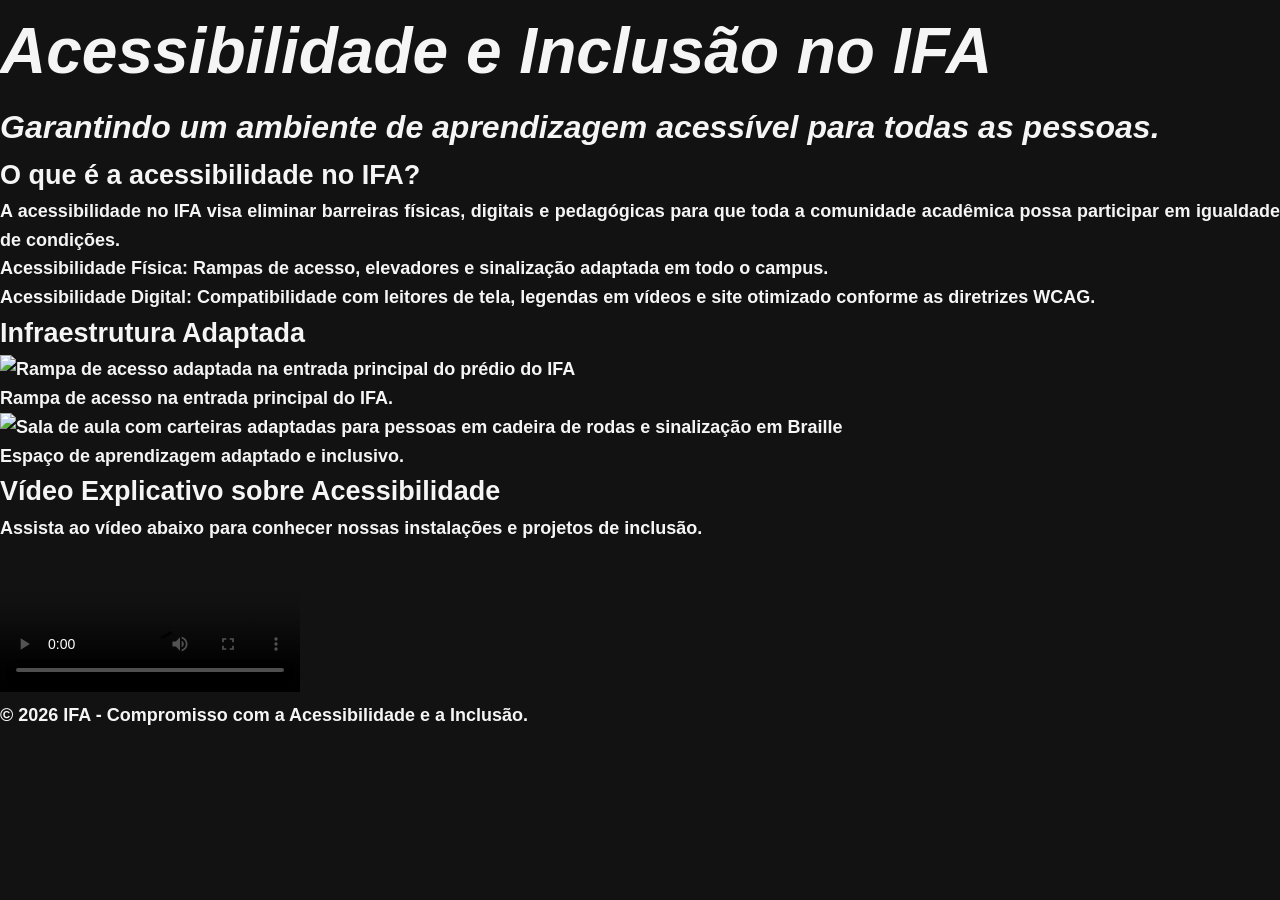
==== index.html @ d636fea6 "m1" ====
<!DOCTYPE html>
<html lang="pt">
<head>
    <meta charset="UTF-8">
    <meta name="viewport" content="width=device-width, initial-scale=1.0">
    <title>Acessibilidade no IFA</title>
    <link rel="stylesheet" href="style.css">
</head>
<body>

    <header>
        <h1>Acessibilidade e Inclusão no IFA</h1>
        <p>Garantindo um ambiente de aprendizagem acessível para todas as pessoas.</p>
    </header>

    <main>
        <section id="informacao">
            <h2>O que é a acessibilidade no IFA?</h2>
            <p>
                A acessibilidade no IFA visa eliminar barreiras físicas, digitais e pedagógicas para que toda a comunidade acadêmica possa participar em igualdade de condições.
            </p>
            <ul>
                <li><strong>Acessibilidade Física:</strong> Rampas de acesso, elevadores e sinalização adaptada em todo o campus.</li>
                <li><strong>Acessibilidade Digital:</strong> Compatibilidade com leitores de tela, legendas em vídeos e site otimizado conforme as diretrizes WCAG.</li>
            </ul>
        </section>

        <section id="galeria">
            <h2>Infraestrutura Adaptada</h2>
            <div class="gallery">
                <figure>
                    <img src="rampa-acesso.jpg" alt="Rampa de acesso adaptada na entrada principal do prédio do IFA">
                    <figcaption>Rampa de acesso na entrada principal do IFA.</figcaption>
                </figure>
                <figure>
                    <img src="sala-adaptada.jpg" alt="Sala de aula com carteiras adaptadas para pessoas em cadeira de rodas e sinalização em Braille">
                    <figcaption>Espaço de aprendizagem adaptado e inclusivo.</figcaption>
                </figure>
            </div>
        </section>

        <section id="video-explicativo">
            <h2>Vídeo Explicativo sobre Acessibilidade</h2>
            <p>Assista ao vídeo abaixo para conhecer nossas instalações e projetos de inclusão.</p>

            <div class="video-container">
                <video controls poster="miniatura-video.jpg">
                    <source src="video-explicativo.mp4" type="video/mp4">
                    <track src="legendas.vtt" kind="subtitles" srclang="pt" label="Português">
                    Seu navegador não suporta a tag de vídeo.
                </video>
            </div>
        </section>
    </main>

    <footer>
        <p>&copy; 2026 IFA - Compromisso com a Acessibilidade e a Inclusão.</p>
    </footer>

</body>
</html>
---- style.css ----
body {
   background-color: rgb(50, 11, 77);
   text-align: justify; 
   font-family: Arial, Helvetica, sans-serif;
   font-size: large;
   font-weight: bolder;
   text-shadow: rgb(99, 9, 9);
} 
header{
   background-color: rgb(8, 11, 165);
   font-family: Verdana, Geneva, Tahoma, sans-serif;
   font-style: italic;
   font-size: xx-large;
   font-weight: bolder;
   flex:auto
}
/* Paleta Dourada e Escura */
:root {
    --dourado-escuro: #996515;
    --dourado-principal: #d4af37;
    --dourado-claro: #f3e5ab;
    --fundo-escuro: #121212;
    --fundo-card: #1e1e1e;
    --texto-claro: #f5f5f5;
}

/* Reset Básico */
* {
    margin: 0;
    padding: 0;
    box-sizing: border-box;
}

body {
    font-family: Arial, Helvetica, sans-serif;
    background-color: var(--fundo-escuro);
    color: var(--texto-claro);
    line-height: 1.6;
}

/* Acessibilidade - Link para pular conteúdo */
.skip-link {
    position: absolute;
    top: -40px;
    left: 10px;
    background: var(--dourado-principal);
    color: #000;
    padding: 8px 16px;
    z-index: 100;
    text-decoration: none;
    font-weight: bold;
    border-radius: 4px;
    transition: top 0.2s;
}

.skip-link:focus {
    top: 10px;
}

/* Foco Visível para Navegação por Teclado */
a:focus, button:focus, iframe:focus {
    outline: 3px solid var(--dourado-claro);
    outline-offset: 3px;
}

/* Containers e Cabeçalho */
.container {
    max-width: 1100px;
    margin: 0 auto;
    padding: 0 20px;
}

header {
    background: linear-gradient(135deg, var)(--dourado-escuro), var(--dourado-principal)
}
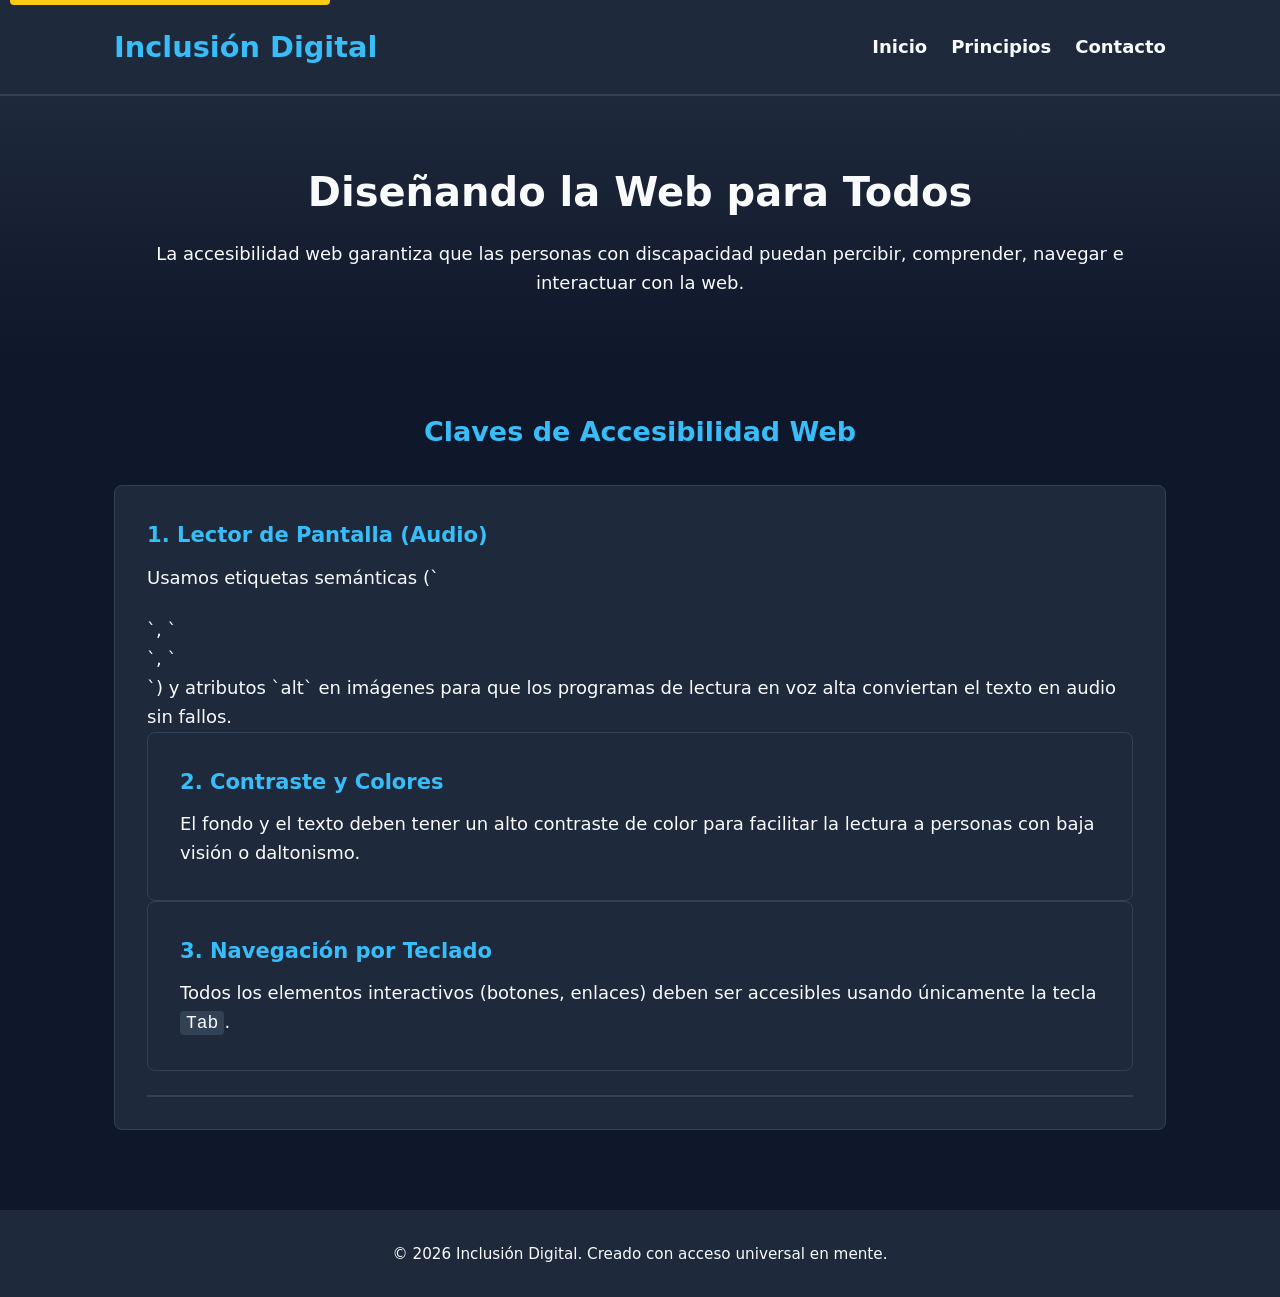
==== commit 9a440492: "m3" ====
--- a/index.html
+++ b/index.html
@@ -1,61 +1,65 @@
 <!DOCTYPE html>
-<html lang="pt">
+<html lang="es">
 <head>
-    <meta charset="UTF-8">
-    <meta name="viewport" content="width=device-width, initial-scale=1.0">
-    <title>Acessibilidade no IFA</title>
-    <link rel="stylesheet" href="style.css">
+  <meta charset="UTF-8">
+  <meta name="viewport" content="width=device-width, initial-scale=1.0">
+  <title>Inclusión Digital - Portal de Accesibilidad Web</title>
+  <link rel="stylesheet" href="style.css">
 </head>
 <body>
 
-    <header>
-        <h1>Acessibilidade e Inclusão no IFA</h1>
-        <p>Garantindo um ambiente de aprendizagem acessível para todas as pessoas.</p>
-    </header>
+  <a href="#main-content" class="skip-link">Saltar al contenido principal</a>
 
-    <main>
-        <section id="informacao">
-            <h2>O que é a acessibilidade no IFA?</h2>
-            <p>
-                A acessibilidade no IFA visa eliminar barreiras físicas, digitais e pedagógicas para que toda a comunidade acadêmica possa participar em igualdade de condições.
-            </p>
-            <ul>
-                <li><strong>Acessibilidade Física:</strong> Rampas de acesso, elevadores e sinalização adaptada em todo o campus.</li>
-                <li><strong>Acessibilidade Digital:</strong> Compatibilidade com leitores de tela, legendas em vídeos e site otimizado conforme as diretrizes WCAG.</li>
-            </ul>
-        </section>
+  <header role="banner">
+    <div class="container">
+      <h1>Inclusión Digital</h1>
+      <nav aria-label="Menú principal">
+        <ul>
+          <li><a href="#inicio">Inicio</a></li>
+          <li><a href="#principios">Principios</a></li>
+          <li><a href="#contacto">Contacto</a></li>
+        </ul>
+      </nav>
+    </div>
+  </header>
 
-        <section id="galeria">
-            <h2>Infraestrutura Adaptada</h2>
-            <div class="gallery">
-                <figure>
-                    <img src="rampa-acesso.jpg" alt="Rampa de acesso adaptada na entrada principal do prédio do IFA">
-                    <figcaption>Rampa de acesso na entrada principal do IFA.</figcaption>
-                </figure>
-                <figure>
-                    <img src="sala-adaptada.jpg" alt="Sala de aula com carteiras adaptadas para pessoas em cadeira de rodas e sinalização em Braille">
-                    <figcaption>Espaço de aprendizagem adaptado e inclusivo.</figcaption>
-                </figure>
-            </div>
-        </section>
+  <main id="main-content" role="main">
+    <section id="inicio" class="hero">
+      <div class="container">
+        <h2>Diseñando la Web para Todos</h2>
+        <p>La accesibilidad web garantiza que las personas con discapacidad puedan percibir, comprender, navegar e interactuar con la web.</p>
+      </div>
+    </section>
 
-        <section id="video-explicativo">
-            <h2>Vídeo Explicativo sobre Acessibilidade</h2>
-            <p>Assista ao vídeo abaixo para conhecer nossas instalações e projetos de inclusão.</p>
+    <section id="principios" class="content-section">
+      <div class="container">
+        <h2>Claves de Accesibilidad Web</h2>
+        
+        <div class="cards-grid">
+          <article class="card">
+            <h3>1. Lector de Pantalla (Audio)</h3>
+            <p>Usamos etiquetas semánticas (`<header>`, `<main>`, `<article>`) y atributos `alt` en imágenes para que los programas de lectura en voz alta conviertan el texto en audio sin fallos.</p>
+          </article>
 
-            <div class="video-container">
-                <video controls poster="miniatura-video.jpg">
-                    <source src="video-explicativo.mp4" type="video/mp4">
-                    <track src="legendas.vtt" kind="subtitles" srclang="pt" label="Português">
-                    Seu navegador não suporta a tag de vídeo.
-                </video>
-            </div>
-        </section>
-    </main>
+          <article class="card">
+            <h3>2. Contraste y Colores</h3>
+            <p>El fondo y el texto deben tener un alto contraste de color para facilitar la lectura a personas con baja visión o daltonismo.</p>
+          </article>
 
-    <footer>
-        <p>&copy; 2026 IFA - Compromisso com a Acessibilidade e a Inclusão.</p>
-    </footer>
+          <article class="card">
+            <h3>3. Navegación por Teclado</h3>
+            <p>Todos los elementos interactivos (botones, enlaces) deben ser accesibles usando únicamente la tecla <kbd>Tab</kbd>.</p>
+          </article>
+        </div>
+      </div>
+    </section>
+  </main>
+
+  <footer role="contentinfo">
+    <div class="container">
+      <p>&copy; 2026 Inclusión Digital. Creado con acceso universal en mente.</p>
+    </div>
+  </footer>
 
 </body>
 </html>
--- a/style.css
+++ b/style.css
@@ -1,75 +1,147 @@
-body {
-   background-color: rgb(50, 11, 77);
-   text-align: justify; 
-   font-family: Arial, Helvetica, sans-serif;
-   font-size: large;
-   font-weight: bolder;
-   text-shadow: rgb(99, 9, 9);
-} 
-header{
-   background-color: rgb(8, 11, 165);
-   font-family: Verdana, Geneva, Tahoma, sans-serif;
-   font-style: italic;
-   font-size: xx-large;
-   font-weight: bolder;
-   flex:auto
-}
-/* Paleta Dourada e Escura */
+/* --- VARIABLES Y CONFIGURACIÓN GLOBAL --- */
 :root {
-    --dourado-escuro: #996515;
-    --dourado-principal: #d4af37;
-    --dourado-claro: #f3e5ab;
-    --fundo-escuro: #121212;
-    --fundo-card: #1e1e1e;
-    --texto-claro: #f5f5f5;
+  /* Colores de alto contraste (Cumplen con WCAG AAA) */
+  --bg-color: #0F172A;        /* Azul muy oscuro para el fondo */
+  --card-bg: #1E293B;         /* Azul oscuro secundario */
+  --text-main: #F8FAFC;       /* Blanco suave para lectura descendente */
+  --accent-color: #38BDF8;    /* Azul claro para enlaces y detalles */
+  --focus-ring: #FACC15;      /* Amarillo brillante para enfoque de teclado */
 }
 
-/* Reset Básico */
 * {
-    margin: 0;
-    padding: 0;
-    box-sizing: border-box;
+  box-sizing: border-box;
+  margin: 0;
+  padding: 0;
 }
 
 body {
-    font-family: Arial, Helvetica, sans-serif;
-    background-color: var(--fundo-escuro);
-    color: var(--texto-claro);
-    line-height: 1.6;
+  font-family: system-ui, -apple-system, BlinkMacSystemFont, 'Segoe UI', Roboto, sans-serif;
+  font-size: 1.125rem; /* 18px para facilitar la lectura */
+  line-height: 1.6;
+  background-color: var(--bg-color);
+  color: var(--text-main);
 }
 
-/* Acessibilidade - Link para pular conteúdo */
+.container {
+  max-width: 1100px;
+  margin: 0 auto;
+  padding: 0 1.5rem;
+}
+
+/* --- ACCESIBILIDAD POR TECLADO --- */
+/* Enlace invisible que aparece solo al presionar Tab */
 .skip-link {
-    position: absolute;
-    top: -40px;
-    left: 10px;
-    background: var(--dourado-principal);
-    color: #000;
-    padding: 8px 16px;
-    z-index: 100;
-    text-decoration: none;
-    font-weight: bold;
-    border-radius: 4px;
-    transition: top 0.2s;
+  position: absolute;
+  top: -40px;
+  left: 10px;
+  background: var(--focus-ring);
+  color: #000;
+  padding: 8px 16px;
+  font-weight: bold;
+  z-index: 100;
+  text-decoration: none;
+  border-radius: 4px;
 }
 
 .skip-link:focus {
-    top: 10px;
+  top: 10px;
 }
 
-/* Foco Visível para Navegação por Teclado */
-a:focus, button:focus, iframe:focus {
-    outline: 3px solid var(--dourado-claro);
-    outline-offset: 3px;
+/* Indicador visual claro cuando se navega con la tecla Tab */
+a:focus, button:focus {
+  outline: 3px solid var(--focus-ring);
+  outline-offset: 4px;
 }
 
-/* Containers e Cabeçalho */
-.container {
-    max-width: 1100px;
-    margin: 0 auto;
-    padding: 0 20px;
+/* --- ENCABEZADO Y NAVEGACIÓN --- */
+header {
+  background-color: var(--card-bg);
+  padding: 1.5rem 0;
+  border-bottom: 2px solid #334155;
 }
 
-header {
-    background: linear-gradient(135deg, var)(--dourado-escuro), var(--dourado-principal)
+header .container {
+  display: flex;
+  justify-content: space-between;
+  align-items: center;
+  flex-wrap: wrap;
+  gap: 1rem;
+}
+
+h1 {
+  font-size: 1.8rem;
+  color: var(--accent-color);
+}
+
+nav ul {
+  display: flex;
+  list-style: none;
+  gap: 1.5rem;
+}
+
+nav a {
+  color: var(--text-main);
+  text-decoration: none;
+  font-weight: 600;
+}
+
+nav a:hover {
+  color: var(--accent-color);
+  text-decoration: underline;
+}
+
+/* --- CONTENIDO PRINCIPAL --- */
+.hero {
+  padding: 4rem 0;
+  text-align: center;
+  background: linear-gradient(180deg, var(--card-bg) 0%, var(--bg-color) 100%);
+}
+
+.hero h2 {
+  font-size: 2.5rem;
+  margin-bottom: 1rem;
+}
+
+.content-section {
+  padding: 3rem 0;
+}
+
+.content-section h2 {
+  text-align: center;
+  margin-bottom: 2rem;
+  color: var(--accent-color);
+}
+
+.cards-grid {
+  display: grid;
+  grid-template-columns: repeat(auto-fit, minmax(280px, 1fr));
+  gap: 1.5rem;
+}
+
+.card {
+  background-color: var(--card-bg);
+  padding: 2rem;
+  border-radius: 8px;
+  border: 1px solid #334155;
+}
+
+.card h3 {
+  margin-bottom: 0.75rem;
+  color: var(--accent-color);
+}
+
+kbd {
+  background-color: #334155;
+  padding: 2px 6px;
+  border-radius: 4px;
+  font-family: monospace;
+}
+
+/* --- PIE DE PÁGINA --- */
+footer {
+  text-align: center;
+  padding: 2rem 0;
+  margin-top: 2rem;
+  background-color: var(--card-bg);
+  font-size: 0.95rem;
 }
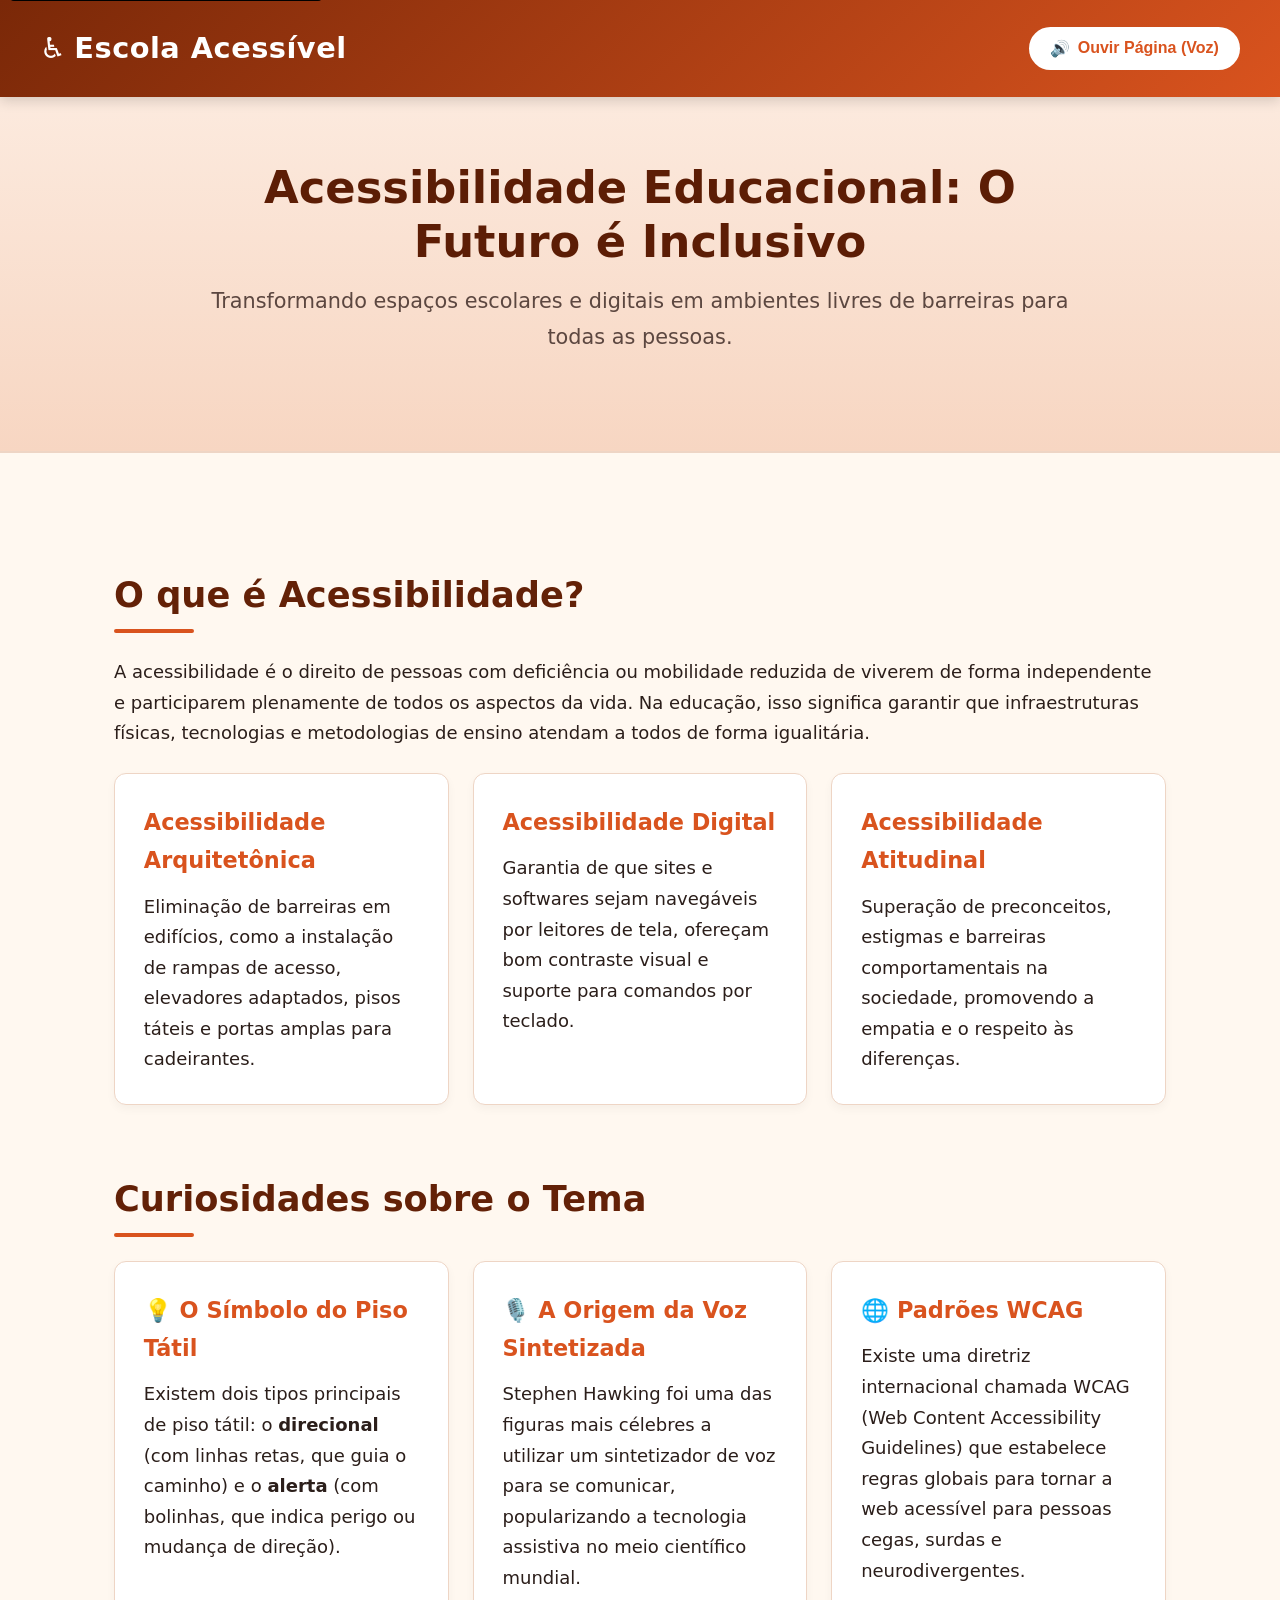
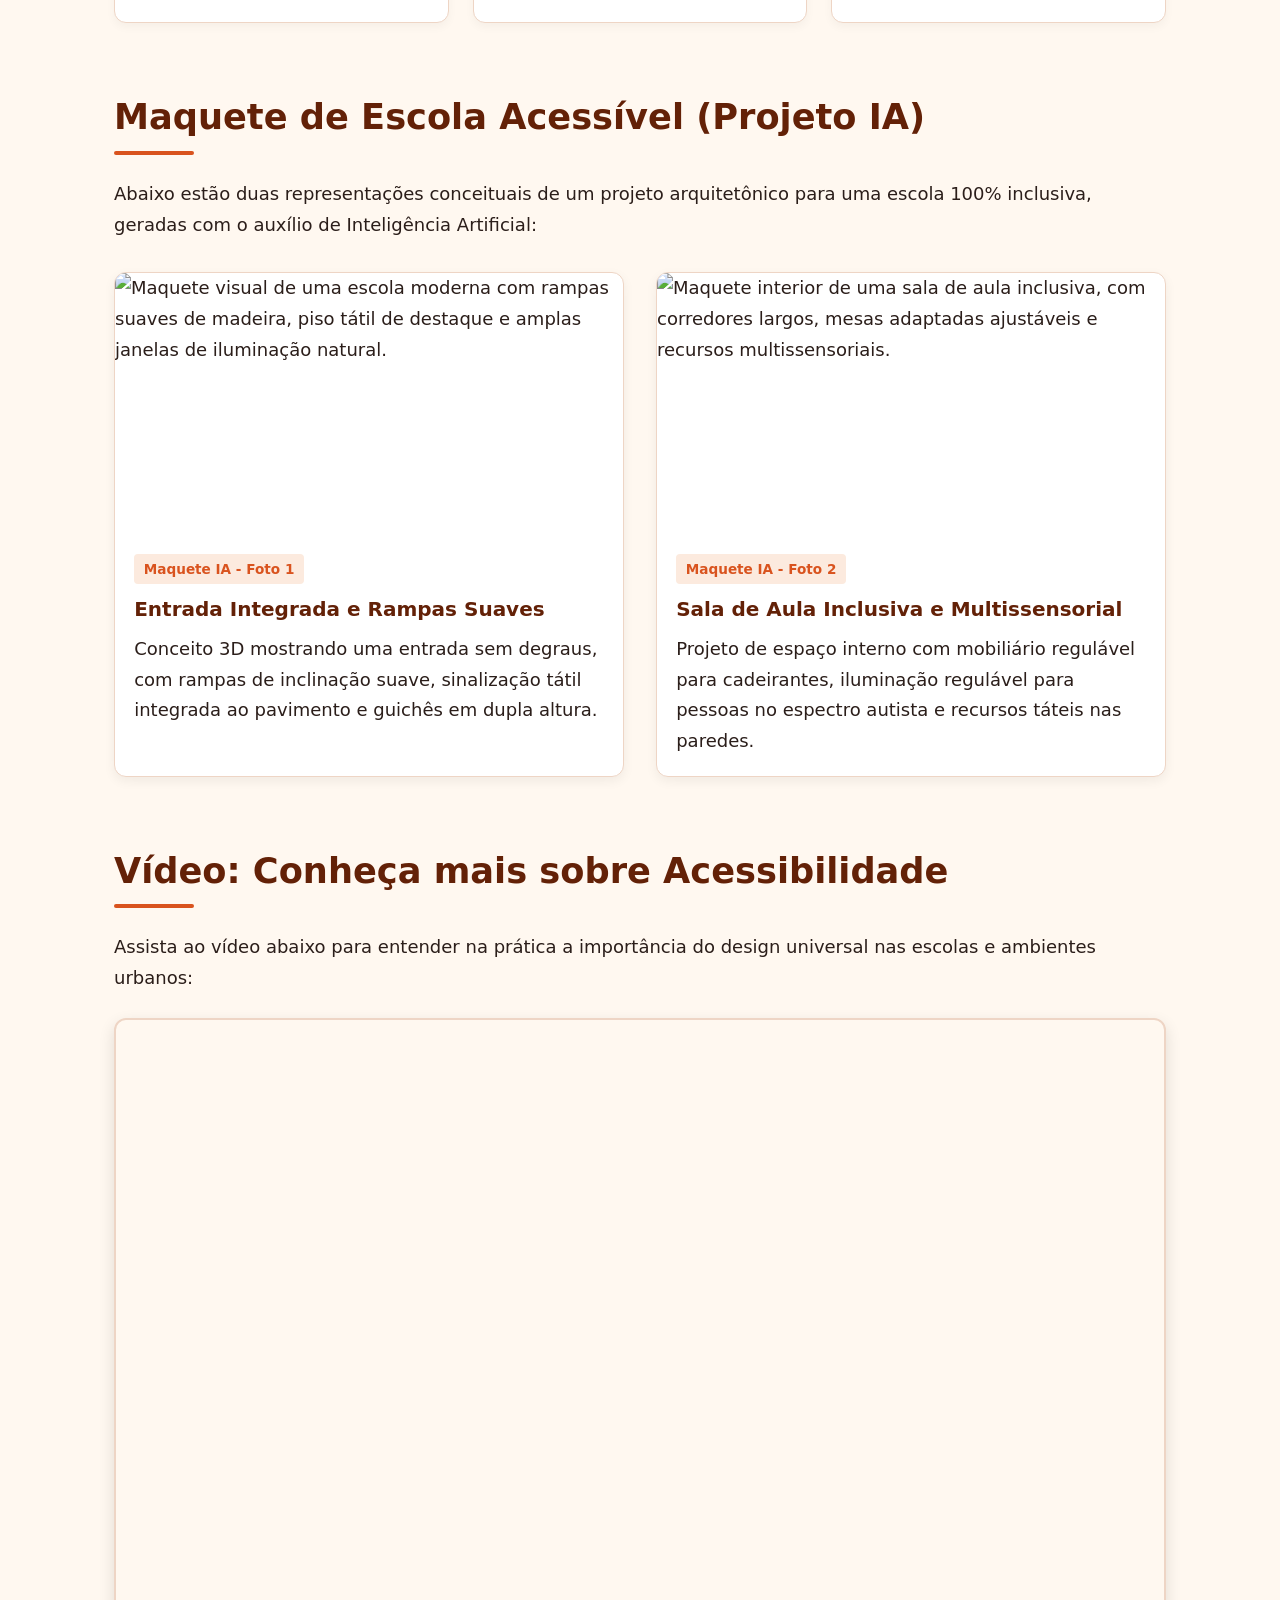
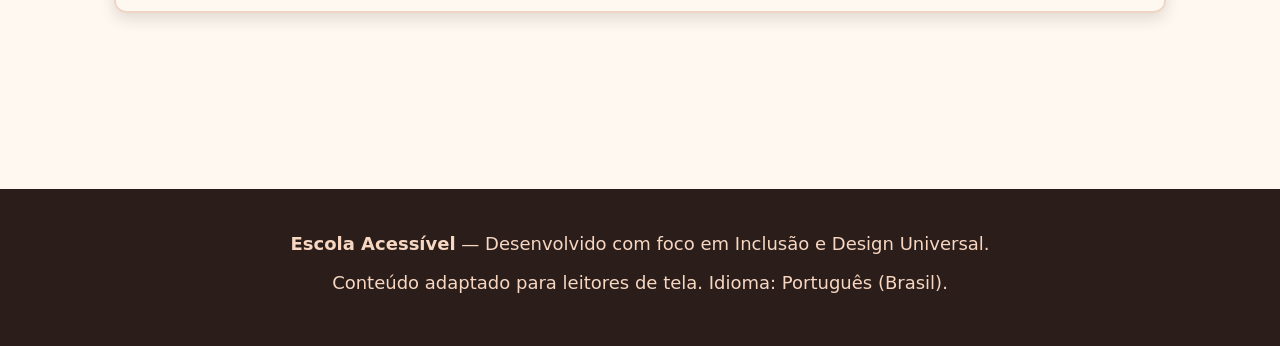
==== commit 8dd5ec00: "m20" ====
--- a/index.html
+++ b/index.html
@@ -1,65 +1,141 @@
 <!DOCTYPE html>
-<html lang="es">
+<html lang="pt-BR">
 <head>
   <meta charset="UTF-8">
   <meta name="viewport" content="width=device-width, initial-scale=1.0">
-  <title>Inclusión Digital - Portal de Accesibilidad Web</title>
+  <title>Acessibilidade para Todos | Construindo Espaços Inclusivos</title>
+  <!-- Importação do arquivo CSS externo -->
   <link rel="stylesheet" href="style.css">
 </head>
 <body>
 
-  <a href="#main-content" class="skip-link">Saltar al contenido principal</a>
+  <!-- Link de atalho direto para o conteúdo principal (Teclado/Leitores de Tela) -->
+  <a href="#main-content" class="skip-link">Pular para o conteúdo principal</a>
 
-  <header role="banner">
-    <div class="container">
-      <h1>Inclusión Digital</h1>
-      <nav aria-label="Menú principal">
-        <ul>
-          <li><a href="#inicio">Inicio</a></li>
-          <li><a href="#principios">Principios</a></li>
-          <li><a href="#contacto">Contacto</a></li>
-        </ul>
-      </nav>
+  <!-- BARRA SUPERIOR / CABEÇALHO -->
+  <header>
+    <div class="header-container">
+      <div class="logo">
+        <span aria-hidden="true">♿</span> Escola Acessível
+      </div>
+
+      <!-- FERRAMENTA DE VOZ PARA PESSOAS CEGAS / BAIXA VISÃO -->
+      <div class="accessibility-tools">
+        <button id="btn-read-page" class="btn-tool" onclick="toggleReadPage()" aria-label="Ouvir o conteúdo da página em voz alta">
+          <span id="read-icon" aria-hidden="true">🔊</span>
+          <span id="read-text">Ouvir Página (Voz)</span>
+        </button>
+      </div>
     </div>
   </header>
 
-  <main id="main-content" role="main">
-    <section id="inicio" class="hero">
-      <div class="container">
-        <h2>Diseñando la Web para Todos</h2>
-        <p>La accesibilidad web garantiza que las personas con discapacidad puedan percibir, comprender, navegar e interactuar con la web.</p>
+  <!-- SEÇÃO HERO -->
+  <section class="hero">
+    <div class="hero-content">
+      <h1>Acessibilidade Educacional: O Futuro é Inclusivo</h1>
+      <p>Transformando espaços escolares e digitais em ambientes livres de barreiras para todas as pessoas.</p>
+    </div>
+  </section>
+
+  <!-- CONTEÚDO PRINCIPAL -->
+  <main id="main-content">
+
+    <!-- SEÇÃO 1: INFORMAÇÕES E CONCEITO -->
+    <section id="sobre">
+      <h2>O que é Acessibilidade?</h2>
+      <p>A acessibilidade é o direito de pessoas com deficiência ou mobilidade reduzida de viverem de forma independente e participarem plenamente de todos os aspectos da vida. Na educação, isso significa garantir que infraestruturas físicas, tecnologias e metodologias de ensino atendam a todos de forma igualitária.</p>
+
+      <div class="grid-cards">
+        <article class="card" tabindex="0">
+          <h3>Acessibilidade Arquitetônica</h3>
+          <p>Eliminação de barreiras em edifícios, como a instalação de rampas de acesso, elevadores adaptados, pisos táteis e portas amplas para cadeirantes.</p>
+        </article>
+
+        <article class="card" tabindex="0">
+          <h3>Acessibilidade Digital</h3>
+          <p>Garantia de que sites e softwares sejam navegáveis por leitores de tela, ofereçam bom contraste visual e suporte para comandos por teclado.</p>
+        </article>
+
+        <article class="card" tabindex="0">
+          <h3>Acessibilidade Atitudinal</h3>
+          <p>Superação de preconceitos, estigmas e barreiras comportamentais na sociedade, promovendo a empatia e o respeito às diferenças.</p>
+        </article>
       </div>
     </section>
 
-    <section id="principios" class="content-section">
-      <div class="container">
-        <h2>Claves de Accesibilidad Web</h2>
-        
-        <div class="cards-grid">
-          <article class="card">
-            <h3>1. Lector de Pantalla (Audio)</h3>
-            <p>Usamos etiquetas semánticas (`<header>`, `<main>`, `<article>`) y atributos `alt` en imágenes para que los programas de lectura en voz alta conviertan el texto en audio sin fallos.</p>
-          </article>
+    <!-- SEÇÃO 2: CURIOSIDADES -->
+    <section id="curiosidades">
+      <h2>Curiosidades sobre o Tema</h2>
+      <div class="grid-cards">
+        <article class="card" tabindex="0">
+          <h3>💡 O Símbolo do Piso Tátil</h3>
+          <p>Existem dois tipos principais de piso tátil: o <strong>direcional</strong> (com linhas retas, que guia o caminho) e o <strong>alerta</strong> (com bolinhas, que indica perigo ou mudança de direção).</p>
+        </article>
 
-          <article class="card">
-            <h3>2. Contraste y Colores</h3>
-            <p>El fondo y el texto deben tener un alto contraste de color para facilitar la lectura a personas con baja visión o daltonismo.</p>
-          </article>
+        <article class="card" tabindex="0">
+          <h3>🎙️ A Origem da Voz Sintetizada</h3>
+          <p>Stephen Hawking foi uma das figuras mais célebres a utilizar um sintetizador de voz para se comunicar, popularizando a tecnologia assistiva no meio científico mundial.</p>
+        </article>
 
-          <article class="card">
-            <h3>3. Navegación por Teclado</h3>
-            <p>Todos los elementos interactivos (botones, enlaces) deben ser accesibles usando únicamente la tecla <kbd>Tab</kbd>.</p>
-          </article>
+        <article class="card" tabindex="0">
+          <h3>🌐 Padrões WCAG</h3>
+          <p>Existe uma diretriz internacional chamada WCAG (Web Content Accessibility Guidelines) que estabelece regras globais para tornar a web acessível para pessoas cegas, surdas e neurodivergentes.</p>
+        </article>
+      </div>
+    </section>
+
+    <!-- SEÇÃO 3: MAQUETES DE ESCOLA CRIADAS POR IA -->
+    <section id="maquetes">
+      <h2>Maquete de Escola Acessível (Projeto IA)</h2>
+      <p>Abaixo estão duas representações conceituais de um projeto arquitetônico para uma escola 100% inclusiva, geradas com o auxílio de Inteligência Artificial:</p>
+
+      <div class="gallery-grid">
+        <!-- Imagem 1 -->
+        <div class="gallery-card">
+          <img src="https://images.unsplash.com/photo-1580582932707-520aed937b7b?auto=format&fit=crop&w=800&q=80" 
+               alt="Maquete visual de uma escola moderna com rampas suaves de madeira, piso tátil de destaque e amplas janelas de iluminação natural." />
+          <div class="caption">
+            <span class="tag-ia">Maquete IA - Foto 1</span>
+            <h3>Entrada Integrada e Rampas Suaves</h3>
+            <p>Conceito 3D mostrando uma entrada sem degraus, com rampas de inclinação suave, sinalização tátil integrada ao pavimento e guichês em dupla altura.</p>
+          </div>
+        </div>
+
+        <!-- Imagem 2 -->
+        <div class="gallery-card">
+          <img src="https://images.unsplash.com/photo-1509062522246-3755977927d7?auto=format&fit=crop&w=800&q=80" 
+               alt="Maquete interior de uma sala de aula inclusiva, com corredores largos, mesas adaptadas ajustáveis e recursos multissensoriais." />
+          <div class="caption">
+            <span class="tag-ia">Maquete IA - Foto 2</span>
+            <h3>Sala de Aula Inclusiva e Multissensorial</h3>
+            <p>Projeto de espaço interno com mobiliário regulável para cadeirantes, iluminação regulável para pessoas no espectro autista e recursos táteis nas paredes.</p>
+          </div>
         </div>
       </div>
     </section>
+
+    <!-- SEÇÃO 4: VÍDEO EXPLICATIVO -->
+    <section id="video">
+      <h2>Vídeo: Conheça mais sobre Acessibilidade</h2>
+      <p>Assista ao vídeo abaixo para entender na prática a importância do design universal nas escolas e ambientes urbanos:</p>
+
+      <div class="video-container">
+        <iframe src="https://www.youtube.com/embed/20M_3c8j91M" 
+                title="Vídeo demonstrativo sobre acessibilidade e inclusão" 
+                allow="accelerometer; autoplay; clipboard-write; encrypted-media; gyroscope; picture-in-picture" 
+                allowfullscreen></iframe>
+      </div>
+    </section>
+
   </main>
 
-  <footer role="contentinfo">
-    <div class="container">
-      <p>&copy; 2026 Inclusión Digital. Creado con acceso universal en mente.</p>
-    </div>
+  <!-- RODAPÉ -->
+  <footer>
+    <p><strong>Escola Acessível</strong> — Desenvolvido com foco em Inclusão e Design Universal.</p>
+    <p>Conteúdo adaptado para leitores de tela. Idioma: Português (Brasil).</p>
   </footer>
 
+  <!-- Importação do script JavaScript externo -->
+  <script src="script.js"></script>
 </body>
 </html>
--- a/style.css
+++ b/style.css
@@ -1,11 +1,17 @@
-/* --- VARIABLES Y CONFIGURACIÓN GLOBAL --- */
+/* ===================================================
+   VARIÁVEIS DE CORES QUENTES E CONFIGURAÇÕES GERAIS
+   =================================================== */
 :root {
-  /* Colores de alto contraste (Cumplen con WCAG AAA) */
-  --bg-color: #0F172A;        /* Azul muy oscuro para el fondo */
-  --card-bg: #1E293B;         /* Azul oscuro secundario */
-  --text-main: #F8FAFC;       /* Blanco suave para lectura descendente */
-  --accent-color: #38BDF8;    /* Azul claro para enlaces y detalles */
-  --focus-ring: #FACC15;      /* Amarillo brillante para enfoque de teclado */
+  --bg-warm-primary: #fff8f0;
+  --bg-warm-secondary: #fceade;
+  --accent-warm: #d9531e;
+  --accent-hover: #b83d0f;
+  --accent-gold: #e5989b;
+  --text-main: #2b1e1a;
+  --text-muted: #5c4740;
+  --card-bg: #ffffff;
+  --border-color: #eed5c5;
+  --focus-outline: #005fcc;
 }
 
 * {
@@ -15,52 +21,53 @@
 }
 
 body {
-  font-family: system-ui, -apple-system, BlinkMacSystemFont, 'Segoe UI', Roboto, sans-serif;
-  font-size: 1.125rem; /* 18px para facilitar la lectura */
-  line-height: 1.6;
-  background-color: var(--bg-color);
+  font-family: 'Segoe UI', system-ui, -apple-system, sans-serif;
+  background-color: var(--bg-warm-primary);
   color: var(--text-main);
-}
-
-.container {
-  max-width: 1100px;
-  margin: 0 auto;
-  padding: 0 1.5rem;
-}
-
-/* --- ACCESIBILIDAD POR TECLADO --- */
-/* Enlace invisible que aparece solo al presionar Tab */
+  line-height: 1.7;
+  font-size: 1.125rem;
+}
+
+/* Foco acessível visível para navegação por teclado */
+a:focus, button:focus, [tabindex="0"]:focus {
+  outline: 4px solid var(--focus-outline);
+  outline-offset: 3px;
+}
+
+/* Link de atalho direto para o conteúdo */
 .skip-link {
   position: absolute;
-  top: -40px;
+  top: -50px;
   left: 10px;
-  background: var(--focus-ring);
-  color: #000;
-  padding: 8px 16px;
-  font-weight: bold;
+  background: #000;
+  color: #fff;
+  padding: 10px 15px;
   z-index: 100;
   text-decoration: none;
   border-radius: 4px;
+  transition: top 0.2s;
 }
 
 .skip-link:focus {
   top: 10px;
 }
 
-/* Indicador visual claro cuando se navega con la tecla Tab */
-a:focus, button:focus {
-  outline: 3px solid var(--focus-ring);
-  outline-offset: 4px;
-}
-
-/* --- ENCABEZADO Y NAVEGACIÓN --- */
+/* ===================================================
+   CABEÇALHO E BARRA DE FERRAMENTAS DE ACESSIBILIDADE
+   =================================================== */
 header {
-  background-color: var(--card-bg);
-  padding: 1.5rem 0;
-  border-bottom: 2px solid #334155;
-}
-
-header .container {
+  background: linear-gradient(135deg, #7a2808, var(--accent-warm));
+  color: #ffffff;
+  padding: 1.5rem 2rem;
+  box-shadow: 0 4px 12px rgba(0,0,0,0.15);
+  position: sticky;
+  top: 0;
+  z-index: 50;
+}
+
+.header-container {
+  max-width: 1200px;
+  margin: 0 auto;
   display: flex;
   justify-content: space-between;
   align-items: center;
@@ -68,80 +75,221 @@
   gap: 1rem;
 }
 
-h1 {
+.logo {
   font-size: 1.8rem;
-  color: var(--accent-color);
-}
-
-nav ul {
+  font-weight: bold;
+  letter-spacing: 0.5px;
   display: flex;
-  list-style: none;
+  align-items: center;
+  gap: 0.5rem;
+}
+
+.accessibility-tools {
+  display: flex;
+  gap: 0.75rem;
+  align-items: center;
+  flex-wrap: wrap;
+}
+
+.btn-tool {
+  background-color: #ffffff;
+  color: var(--accent-warm);
+  border: 2px solid #ffffff;
+  padding: 0.6rem 1.2rem;
+  font-size: 1rem;
+  font-weight: 700;
+  border-radius: 30px;
+  cursor: pointer;
+  display: inline-flex;
+  align-items: center;
+  gap: 0.5rem;
+  transition: all 0.2s ease-in-out;
+}
+
+.btn-tool:hover {
+  background-color: var(--bg-warm-secondary);
+  color: var(--accent-hover);
+}
+
+.btn-tool.speaking {
+  background-color: #ffeb3b;
+  color: #000;
+}
+
+/* ===================================================
+   HERO SECTION (BANNER QUENTE)
+   =================================================== */
+.hero {
+  background: linear-gradient(180deg, #fceade 0%, #f7d6c2 100%);
+  padding: 4rem 1.5rem;
+  text-align: center;
+  border-bottom: 2px solid var(--border-color);
+}
+
+.hero-content {
+  max-width: 900px;
+  margin: 0 auto;
+}
+
+.hero h1 {
+  font-size: 2.8rem;
+  color: #5c1d05;
+  margin-bottom: 1rem;
+  line-height: 1.2;
+}
+
+.hero p {
+  font-size: 1.3rem;
+  color: var(--text-muted);
+  margin-bottom: 2rem;
+}
+
+/* ===================================================
+   SEÇÕES PRINCIPAIS
+   =================================================== */
+main {
+  max-width: 1100px;
+  margin: 0 auto;
+  padding: 3rem 1.5rem;
+}
+
+section {
+  margin-bottom: 4rem;
+}
+
+h2 {
+  font-size: 2.2rem;
+  color: #632107;
+  margin-bottom: 1.5rem;
+  position: relative;
+  padding-bottom: 0.5rem;
+}
+
+h2::after {
+  content: '';
+  position: absolute;
+  bottom: 0;
+  left: 0;
+  width: 80px;
+  height: 4px;
+  background-color: var(--accent-warm);
+  border-radius: 2px;
+}
+
+/* Cartões de Informações e Curiosidades */
+.grid-cards {
+  display: grid;
+  grid-template-columns: repeat(auto-fit, minmax(300px, 1fr));
   gap: 1.5rem;
-}
-
-nav a {
-  color: var(--text-main);
-  text-decoration: none;
-  font-weight: 600;
-}
-
-nav a:hover {
-  color: var(--accent-color);
-  text-decoration: underline;
-}
-
-/* --- CONTENIDO PRINCIPAL --- */
-.hero {
-  padding: 4rem 0;
-  text-align: center;
-  background: linear-gradient(180deg, var(--card-bg) 0%, var(--bg-color) 100%);
-}
-
-.hero h2 {
-  font-size: 2.5rem;
-  margin-bottom: 1rem;
-}
-
-.content-section {
-  padding: 3rem 0;
-}
-
-.content-section h2 {
-  text-align: center;
-  margin-bottom: 2rem;
-  color: var(--accent-color);
-}
-
-.cards-grid {
-  display: grid;
-  grid-template-columns: repeat(auto-fit, minmax(280px, 1fr));
-  gap: 1.5rem;
+  margin-top: 1.5rem;
 }
 
 .card {
   background-color: var(--card-bg);
-  padding: 2rem;
-  border-radius: 8px;
-  border: 1px solid #334155;
+  border: 1px solid var(--border-color);
+  border-radius: 12px;
+  padding: 1.8rem;
+  box-shadow: 0 4px 10px rgba(0,0,0,0.04);
+  transition: transform 0.2s, box-shadow 0.2s;
+}
+
+.card:hover {
+  transform: translateY(-4px);
+  box-shadow: 0 8px 20px rgba(217, 83, 30, 0.15);
 }
 
 .card h3 {
-  margin-bottom: 0.75rem;
-  color: var(--accent-color);
-}
-
-kbd {
-  background-color: #334155;
-  padding: 2px 6px;
+  color: var(--accent-warm);
+  margin-bottom: 0.8rem;
+  font-size: 1.4rem;
+}
+
+/* ===================================================
+   GALERIA: MAQUETE DE ESCOLA ACESSÍVEL (IA)
+   =================================================== */
+.gallery-grid {
+  display: grid;
+  grid-template-columns: repeat(auto-fit, minmax(320px, 1fr));
+  gap: 2rem;
+  margin-top: 2rem;
+}
+
+.gallery-card {
+  background: var(--card-bg);
+  border: 1px solid var(--border-color);
+  border-radius: 12px;
+  overflow: hidden;
+  box-shadow: 0 4px 12px rgba(0,0,0,0.06);
+}
+
+.gallery-card img {
+  width: 100%;
+  height: 260px;
+  object-fit: cover;
+  display: block;
+}
+
+.gallery-card .caption {
+  padding: 1.2rem;
+}
+
+.gallery-card .caption h3 {
+  font-size: 1.25rem;
+  color: #632107;
+  margin-bottom: 0.5rem;
+}
+
+.tag-ia {
+  display: inline-block;
+  background-color: var(--bg-warm-secondary);
+  color: var(--accent-warm);
+  font-weight: bold;
+  font-size: 0.85rem;
+  padding: 0.2rem 0.6rem;
   border-radius: 4px;
-  font-family: monospace;
-}
-
-/* --- PIE DE PÁGINA --- */
+  margin-bottom: 0.5rem;
+}
+
+/* ===================================================
+   SEÇÃO DE VÍDEO
+   =================================================== */
+.video-container {
+  position: relative;
+  padding-bottom: 56.25%; /* Proporção 16:9 */
+  height: 0;
+  overflow: hidden;
+  border-radius: 12px;
+  box-shadow: 0 6px 16px rgba(0,0,0,0.12);
+  border: 2px solid var(--border-color);
+  margin-top: 1.5rem;
+}
+
+.video-container iframe {
+  position: absolute;
+  top: 0;
+  left: 0;
+  width: 100%;
+  height: 100%;
+  border: 0;
+}
+
+/* ===================================================
+   RODAPÉ
+   =================================================== */
 footer {
+  background-color: #2b1e1a;
+  color: #f7d6c2;
+  padding: 2.5rem 1.5rem;
   text-align: center;
-  padding: 2rem 0;
-  margin-top: 2rem;
-  background-color: var(--card-bg);
-  font-size: 0.95rem;
+  margin-top: 4rem;
+}
+
+footer p {
+  margin-bottom: 0.5rem;
+}
+
+/* Responsividade adicional */
+@media (max-width: 600px) {
+  .hero h1 { font-size: 2rem; }
+  .header-container { justify-content: center; text-align: center; }
 }
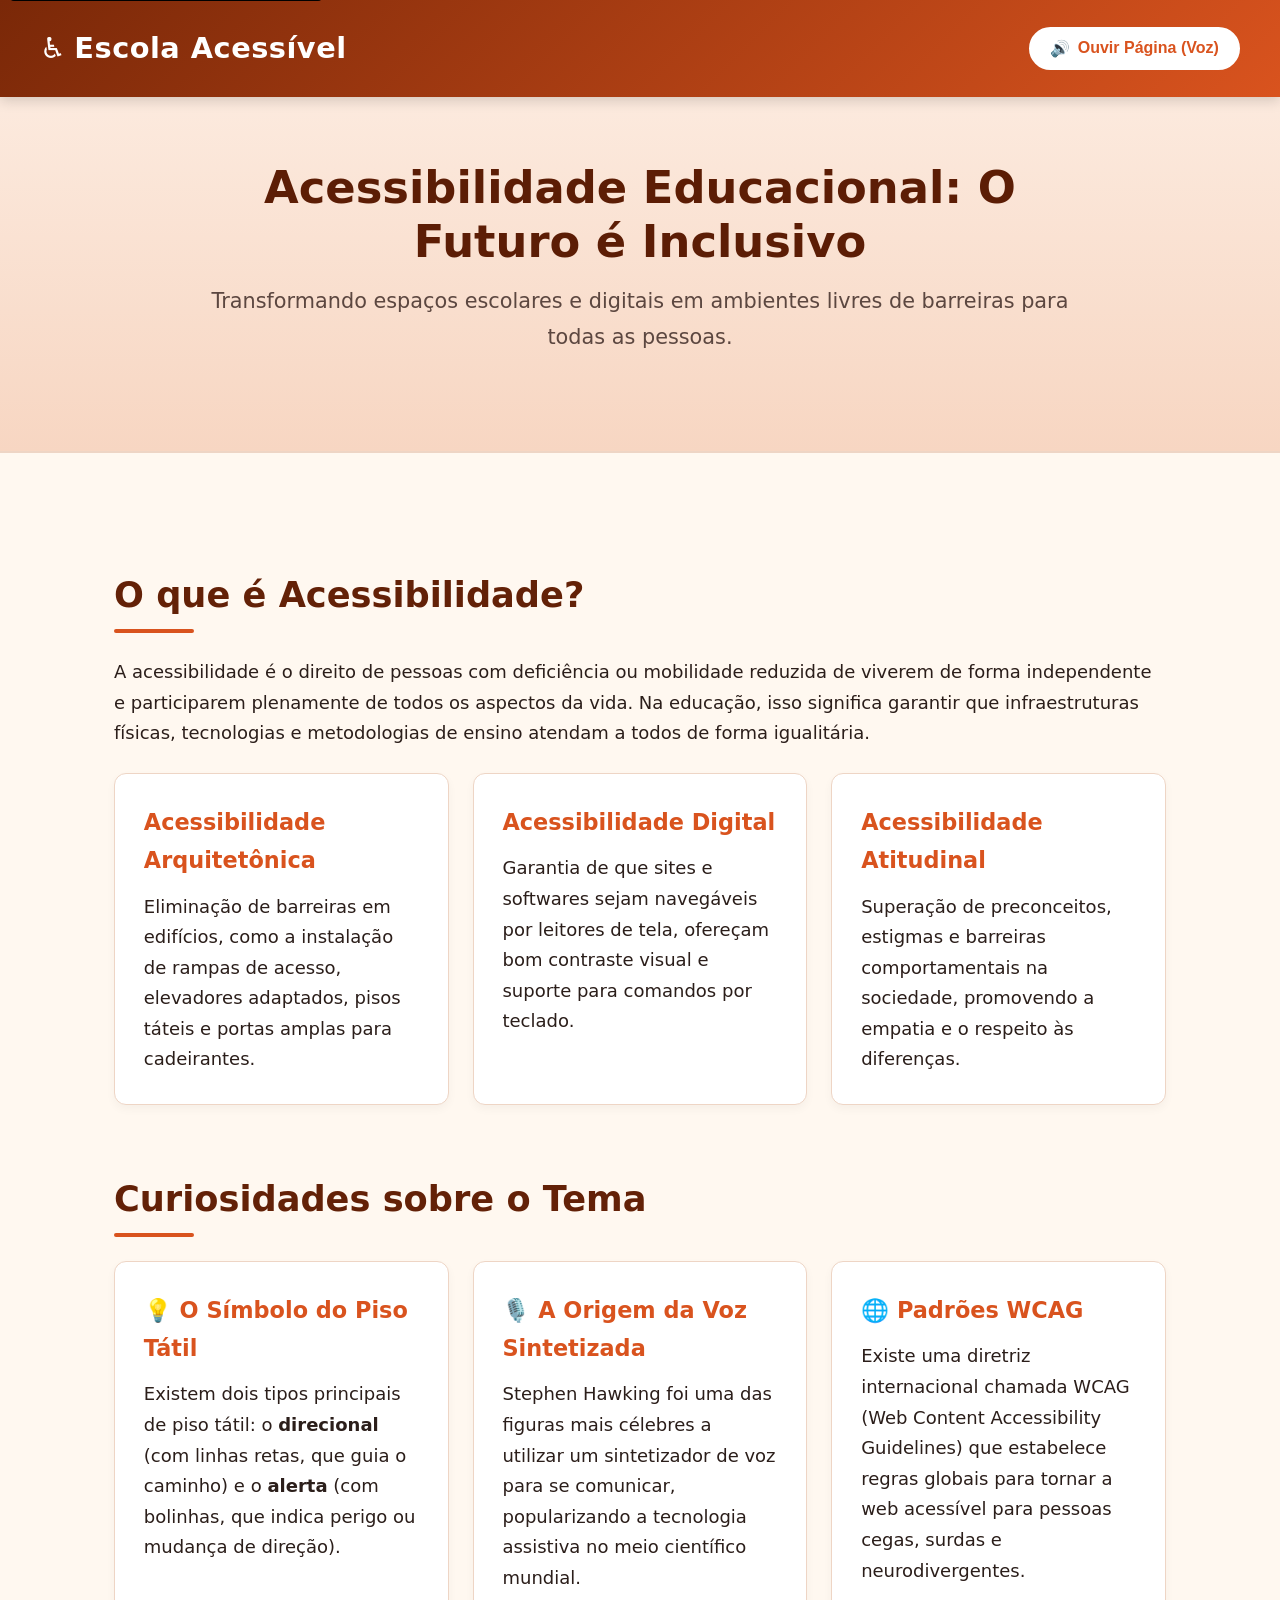
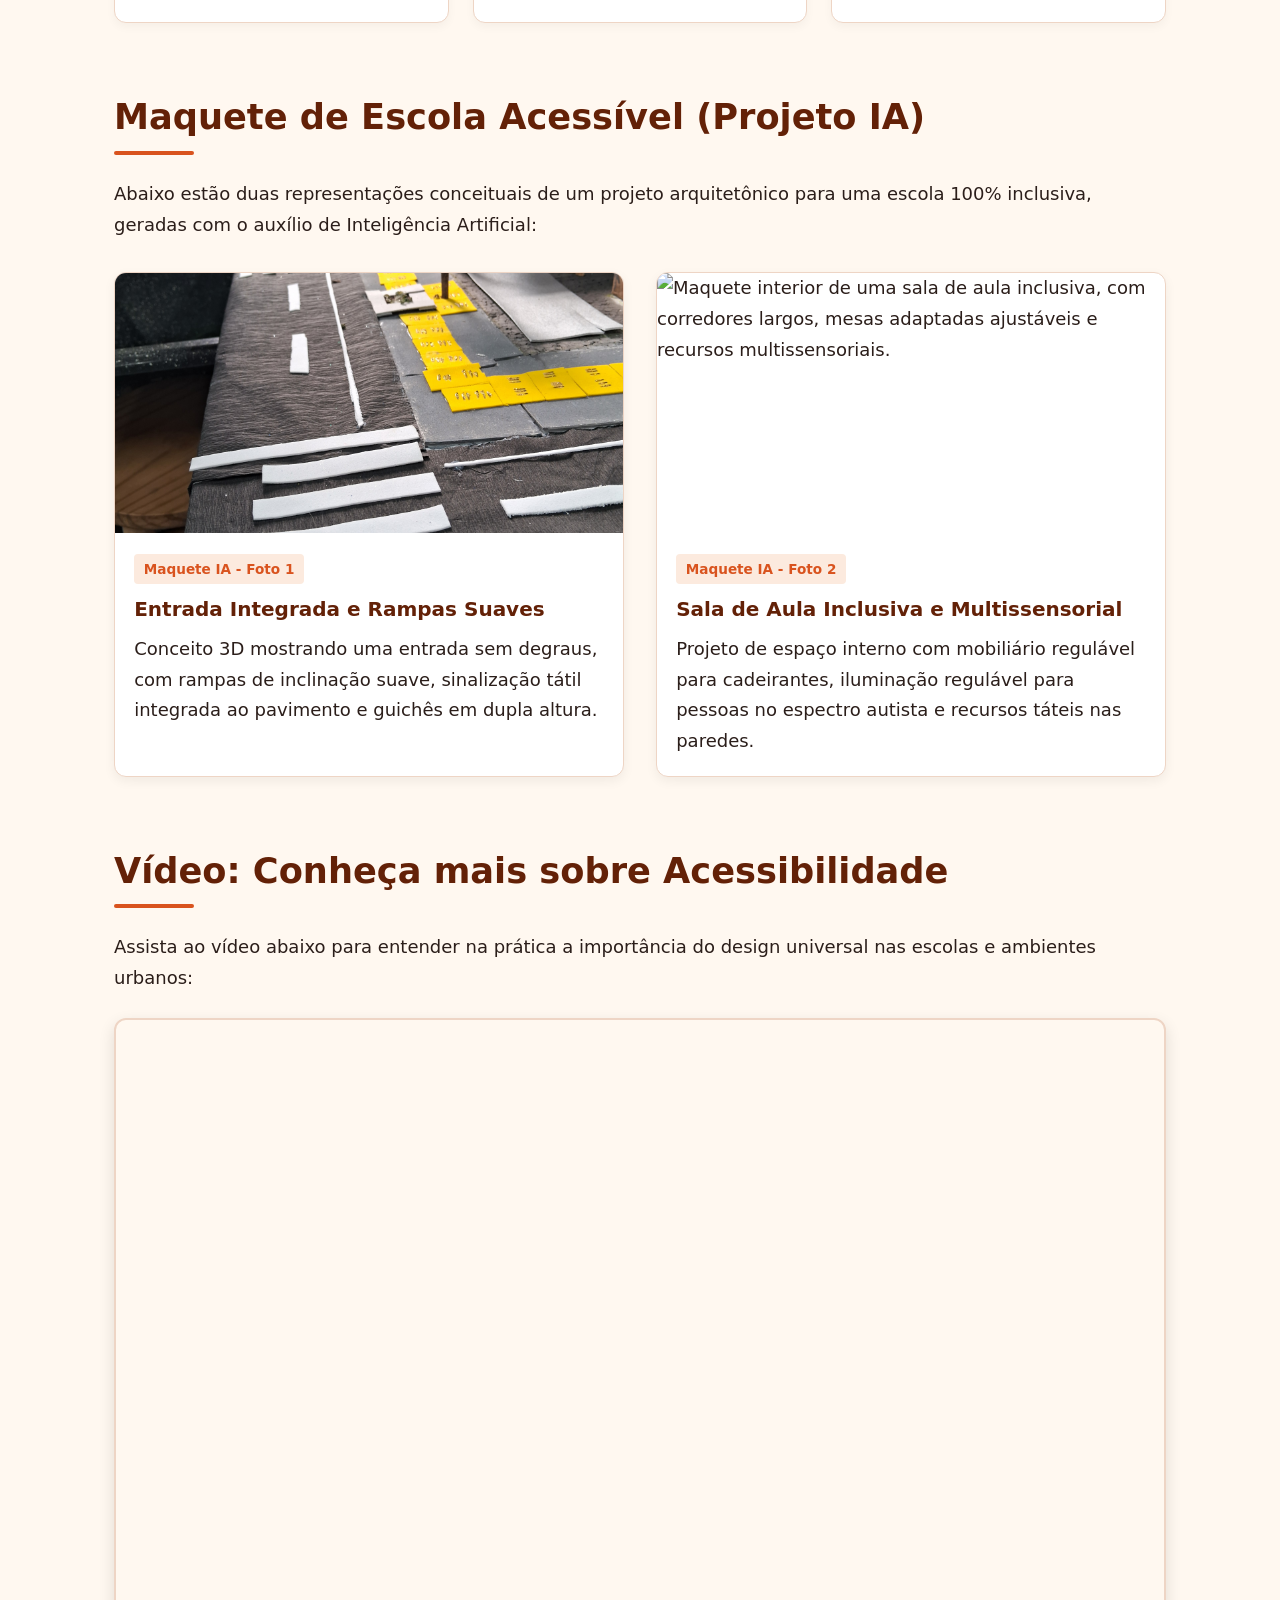
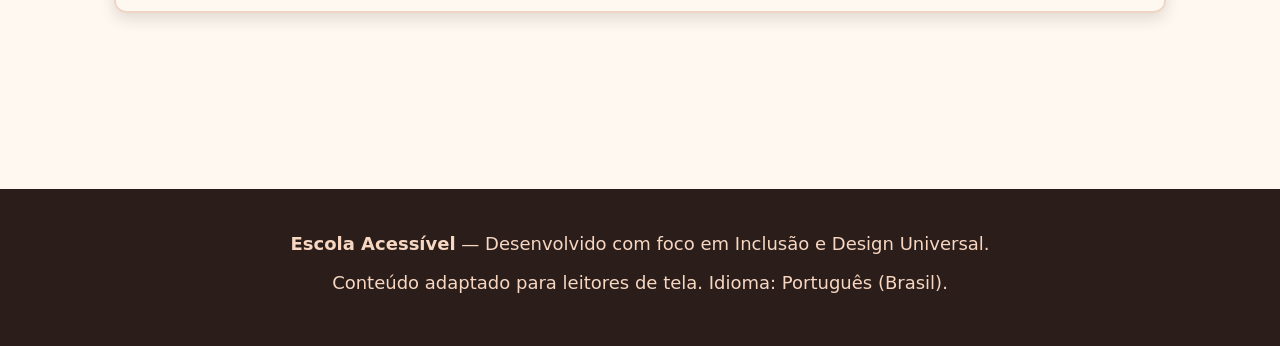
==== commit 0b0b3438: "m1" ====
--- a/index.html
+++ b/index.html
@@ -92,7 +92,7 @@
       <div class="gallery-grid">
         <!-- Imagem 1 -->
         <div class="gallery-card">
-          <img src="https://images.unsplash.com/photo-1580582932707-520aed937b7b?auto=format&fit=crop&w=800&q=80" 
+          <img src="20260904_090236.jpg" 
                alt="Maquete visual de uma escola moderna com rampas suaves de madeira, piso tátil de destaque e amplas janelas de iluminação natural." />
           <div class="caption">
             <span class="tag-ia">Maquete IA - Foto 1</span>
@@ -120,7 +120,7 @@
       <p>Assista ao vídeo abaixo para entender na prática a importância do design universal nas escolas e ambientes urbanos:</p>
 
       <div class="video-container">
-        <iframe src="https://www.youtube.com/embed/20M_3c8j91M" 
+        <iframe src=https://youtu.be/6GA-tjVgajQ
                 title="Vídeo demonstrativo sobre acessibilidade e inclusão" 
                 allow="accelerometer; autoplay; clipboard-write; encrypted-media; gyroscope; picture-in-picture" 
                 allowfullscreen></iframe>
